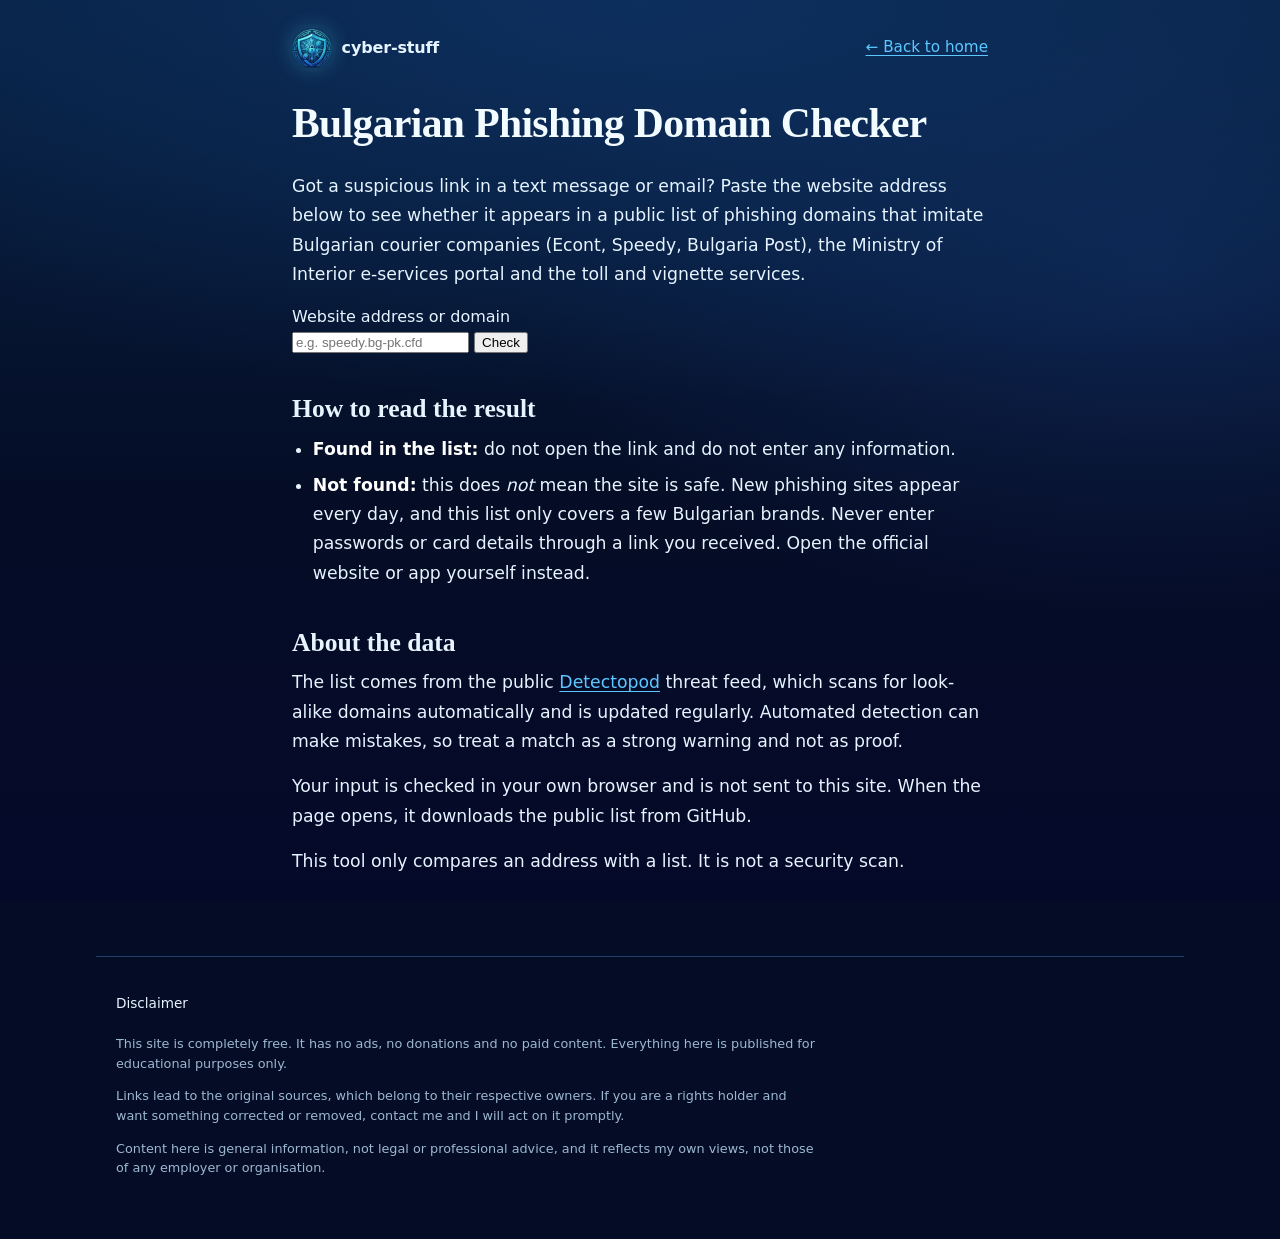
==== phishing-checker.html @ 55e04730 "Add files via upload" ====
<!DOCTYPE html>
<html lang="en">
<head>
<meta charset="utf-8">
<meta name="viewport" content="width=device-width, initial-scale=1">
<title>Bulgarian Phishing Domain Checker | cyber-stuff</title>
<meta name="description" content="Check whether a website address appears in a public list of phishing domains impersonating Bulgarian couriers, government e-services and toll services.">
<link rel="canonical" href="https://cyber-stuff.online/phishing-checker.html">
<link rel="icon" type="image/png" href="favicon.png">
<link rel="stylesheet" href="style.css">
</head>
<body>

<header class="post-head">
  <a class="brand-link" href="index.html">
    <img class="logo-sm" src="logo-mark.png" alt="" width="40" height="40">
    <span>cyber-stuff</span>
  </a>
  <a class="back" href="index.html">&larr; Back to home</a>
</header>

<main class="post checker">
  <h1>Bulgarian Phishing Domain Checker</h1>
  <p>Got a suspicious link in a text message or email? Paste the website address below to see whether it appears in a public list of phishing domains that imitate Bulgarian courier companies (Econt, Speedy, Bulgaria Post), the Ministry of Interior e-services portal and the toll and vignette services.</p>

  <form id="check-form" class="check-form" novalidate>
    <label for="check-input">Website address or domain</label>
    <div class="check-row">
      <input type="text" id="check-input" name="domain" placeholder="e.g. speedy.bg-pk.cfd" autocomplete="off" autocapitalize="off" spellcheck="false">
      <button type="submit">Check</button>
    </div>
  </form>

  <div id="check-result" class="check-result" aria-live="polite"></div>

  <h2>How to read the result</h2>
  <ul>
    <li><strong>Found in the list:</strong> do not open the link and do not enter any information.</li>
    <li><strong>Not found:</strong> this does <em>not</em> mean the site is safe. New phishing sites appear every day, and this list only covers a few Bulgarian brands. Never enter passwords or card details through a link you received. Open the official website or app yourself instead.</li>
  </ul>

  <h2>About the data</h2>
  <p>The list comes from the public <a href="https://github.com/georgi-i/detectopod" rel="noopener noreferrer" target="_blank">Detectopod</a> threat feed, which scans for look-alike domains automatically and is updated regularly. Automated detection can make mistakes, so treat a match as a strong warning and not as proof.</p>
  <p>Your input is checked in your own browser and is not sent to this site. When the page opens, it downloads the public list from GitHub.</p>
  <p>This tool only compares an address with a list. It is not a security scan.</p>
</main>

<footer id="disclaimer">
  <h2>Disclaimer</h2>
  <p>This site is completely free. It has no ads, no donations and no paid content. Everything here is published for educational purposes only.</p>
  <p>Links lead to the original sources, which belong to their respective owners. If you are a rights holder and want something corrected or removed, contact me and I will act on it promptly.</p>
  <p>Content here is general information, not legal or professional advice, and it reflects my own views, not those of any employer or organisation.</p>
</footer>

<script>
(function () {
  var FEED_URL = 'https://raw.githubusercontent.com/georgi-i/detectopod/main/feed/phishing_feed.json';

  var form = document.getElementById('check-form');
  var input = document.getElementById('check-input');
  var out = document.getElementById('check-result');
  var index = null;       // domain -> feed entry
  var loading = null;     // promise while the list is downloading

  function el(tag, cls, text) {
    var e = document.createElement(tag);
    if (cls) e.className = cls;
    if (text != null) e.textContent = text;
    return e;
  }

  function norm(d) {
    return String(d || '').trim().toLowerCase().replace(/\.$/, '').replace(/^www\./, '');
  }

  // Turn whatever the visitor pasted (a full link, an email address, a bare domain) into a hostname
  function hostFrom(raw) {
    var s = String(raw || '').trim();
    if (!s) return '';
    s = s.replace(/^[a-z][a-z0-9+.\-]*:\/\//i, '');   // protocol
    s = s.split(/[\/?#]/)[0];                          // path, query, fragment
    s = s.replace(/^.*@/, '');                         // user@ part
    s = s.replace(/:\d+$/, '');                        // port
    try { s = new URL('http://' + s).hostname; } catch (e) { return ''; }
    s = norm(s);
    return /^[a-z0-9-]+(\.[a-z0-9-]+)+$/.test(s) ? s : '';
  }

  function loadFeed() {
    if (index) return Promise.resolve(index);
    if (loading) return loading;
    loading = fetch(FEED_URL, { cache: 'no-cache' })
      .then(function (r) { if (!r.ok) throw new Error('HTTP ' + r.status); return r.json(); })
      .then(function (data) {
        if (!Array.isArray(data)) data = (data && data.domains) || [];
        var map = {};
        data.forEach(function (item) {
          var d = norm(typeof item === 'string' ? item : item && item.domain);
          if (d) map[d] = (typeof item === 'string') ? { domain: d } : item;
        });
        index = map;
        return index;
      })
      .catch(function (e) { loading = null; throw e; });
    return loading;
  }

  function lookup(host) {
    var parts = host.split('.');
    for (var i = 0; i <= parts.length - 2; i++) {
      var cand = parts.slice(i).join('.');
      if (index[cand]) return { type: i === 0 ? 'exact' : 'parent', entry: index[cand], matched: cand };
    }
    var kids = Object.keys(index).filter(function (d) { return d.length > host.length && d.slice(-(host.length + 1)) === '.' + host; });
    if (kids.length) return { type: 'children', kids: kids.slice(0, 5), total: kids.length };
    return null;
  }

  function dateOnly(s) {
    var d = new Date(s);
    return isNaN(d) ? '' : d.toISOString().slice(0, 10);
  }

  function details(entry) {
    var dl = el('dl', 'check-details');
    function row(k, v) { if (v === '' || v == null) return; dl.appendChild(el('dt', null, k)); dl.appendChild(el('dd', null, v)); }
    row('Domain', entry.domain);
    if (entry.score != null) row('Risk score', entry.score + ' / 100');
    row('First detected', entry.detected_at ? dateOnly(entry.detected_at) : '');
    row('Keywords', Array.isArray(entry.keywords) ? entry.keywords.join(', ') : '');
    var a = entry.llm_analysis;
    if (a) {
      row('Automated review', [a.decision, a.threat_level, a.confidence != null ? a.confidence + '% confidence' : ''].filter(Boolean).join(' · '));
    }
    return dl;
  }

  function show(kind, title, lines, extra) {
    out.textContent = '';
    var box = el('div', 'check-box ' + kind);
    box.appendChild(el('h3', null, title));
    lines.forEach(function (l) { box.appendChild(el('p', null, l)); });
    if (extra) box.appendChild(extra);
    out.appendChild(box);
  }

  function check(raw) {
    var host = hostFrom(raw);
    if (!host) {
      show('info', 'Enter a valid address', ['Type or paste a website address such as example.com or https://example.com/page.']);
      return;
    }
    show('info', 'Checking ' + host + '…', []);
    loadFeed().then(function () {
      var hit = lookup(host);
      var total = Object.keys(index).length;
      if (hit && hit.type === 'exact') {
        show('bad', 'Found in the phishing list', [
          host + ' is listed as a phishing domain. Do not open it and do not enter any information.',
          'If you already entered a password or card details, change that password right away and contact your bank.'
        ], details(hit.entry));
      } else if (hit && hit.type === 'parent') {
        show('bad', 'Its parent domain is in the phishing list', [
          host + ' belongs to ' + hit.matched + ', which is listed as a phishing domain. Do not open it.'
        ], details(hit.entry));
      } else if (hit && hit.type === 'children') {
        show('warn', 'Not listed, but related addresses are', [
          host + ' is not in the list, but ' + hit.total + ' address' + (hit.total === 1 ? '' : 'es') + ' under it ' + (hit.total === 1 ? 'is' : 'are') + ': ' + hit.kids.join(', ') + '.',
          'Be careful with this domain.'
        ]);
      } else {
        show('ok', 'Not found in this list', [
          host + ' is not in the list of ' + total + ' known phishing domains.',
          'That does not mean it is safe. Check the address carefully and use the official website or app instead of a link you received.'
        ]);
      }
    }).catch(function () {
      show('info', 'Could not load the list', ['The list could not be downloaded from GitHub. Check your connection and try again in a moment.']);
    });
  }

  form.addEventListener('submit', function (e) { e.preventDefault(); check(input.value); });

  // Optional: phishing-checker.html?d=example.com checks straight away
  var q = new URLSearchParams(location.search).get('d');
  if (q) { input.value = q; check(q); } else { loadFeed().catch(function () {}); }
})();
</script>
<script data-goatcounter="https://cyberstuff.goatcounter.com/count" async src="//gc.zgo.at/count.js"></script>
</body>
</html>
---- style.css ----
:root {
  --paper: #050d26;
  --card: #0b1d3d;
  --ink: #e6f4ff;
  --slate: #9db7d1;
  --line: #1f3d68;
  --amber: #4fd8f0;   /* bright cyan accent: tag strips, focus rings, highlights */
  --teal: #5cc8ff;    /* links and scrollbars */
  --serif: Charter, "Iowan Old Style", "Palatino Linotype", Georgia, serif;
  --sans: system-ui, -apple-system, "Segoe UI", Roboto, sans-serif;
}

* { box-sizing: border-box; }
html {
  scroll-padding-top: 1rem;
  background: var(--paper);
}
body {
  margin: 0;
  min-height: 100vh;
  color: var(--ink);
  font-family: var(--sans);
  line-height: 1.55;
  background:
    radial-gradient(ellipse 80% 45% at 50% 0%, #0d2f5e 0%, rgba(13,47,94,0) 100%),
    radial-gradient(ellipse 50% 40% at 90% 30%, rgba(47,111,224,.18) 0%, rgba(47,111,224,0) 100%),
    linear-gradient(180deg, #072142 0%, #050d26 55%, #040929 100%);
  background-repeat: no-repeat;
  background-attachment: fixed;
}
a { color: var(--teal); text-underline-offset: 3px; }
a:focus-visible { outline: 3px solid var(--amber); outline-offset: 2px; }

/* Masthead with logo */
.masthead {
  max-width: 68rem;
  margin: 0 auto;
  padding: 2.75rem 1.25rem 1.5rem;
  border-bottom: 1px solid var(--line);
}
.brand { display: flex; align-items: center; gap: 1.1rem; margin-bottom: .6rem; }
.masthead h1 {
  font-family: var(--sans);
  font-weight: 700;
  font-size: clamp(2.2rem, 6vw, 3.6rem);
  line-height: 1.05;
  margin: 0;
  letter-spacing: -0.025em;
  color: #f2fbff;
  text-shadow: 0 0 22px rgba(79,216,240,.45);
}
.logo {
  width: clamp(3.5rem, 9vw, 5.5rem);
  height: auto;
  flex: none;
  filter: drop-shadow(0 0 16px rgba(79,216,240,.35));
}
.masthead p { margin: 0 0 1.25rem; color: var(--slate); max-width: 40rem; }
.masthead nav { display: flex; gap: 1.5rem; flex-wrap: wrap; }
.masthead nav a { color: var(--ink); font-weight: 600; text-decoration-color: var(--line); }
.masthead nav a:hover { color: var(--amber); }

/* Layout: blog on top, news below */
.layout {
  max-width: 68rem;
  margin: 0 auto;
  padding: 2rem 1.25rem 1rem;
  display: grid;
  grid-template-columns: 1fr;
  gap: 3rem;
}

section h2, footer h2 {
  font-family: var(--serif);
  font-size: 1.6rem;
  margin-bottom:1.25rem;
}
.lead { margin: 0 0 1.25rem; color: var(--slate); }

/* Blog cards styled as evidence tags */
.tags { display: grid; gap: 1rem; grid-template-columns: repeat(auto-fill, minmax(15rem, 1fr)); }
.tag {
  position: relative;
  background: var(--card);
  border: 1px solid var(--line);
  border-left: 10px solid var(--amber);
  padding: 1.1rem 1.1rem 1.1rem 1.25rem;
  min-height: 10rem;
}
.tag::before {
  content: "";
  position: absolute;
  top: .8rem; right: .8rem;
  width: .8rem; height: .8rem;
  border-radius: 50%;
  border: 2px solid var(--line);
  background: var(--paper);
}
.tag .kind { font-size: .85rem; color: var(--slate); font-weight: 600; }
.tag h3 { font-family: var(--serif); font-size: 1.2rem; line-height: 1.25; margin: .5rem 0 .4rem; }
.tag h3 a { color: var(--ink); text-decoration: none; }
.tag h3 a:hover { text-decoration: underline; }
.tag p { margin: 0 0 .5rem; color: var(--slate); font-size: .95rem; }
time { font-size: .85rem; color: var(--slate); }
.tag.empty { border-left-color: var(--line); border-style: dashed; border-left-width: 10px; background: transparent; }
.tag.empty h3 { color: var(--slate); }


/* Independent scroll areas */
.scroller {
  max-height: 70vh;
  overflow-y: auto;
  padding-right: .6rem;
  scrollbar-width: thin;
  scrollbar-color: var(--teal) var(--line);
}
.scroller::-webkit-scrollbar { width: 8px; }
.scroller::-webkit-scrollbar-track { background: var(--line); border-radius: 4px; }
.scroller::-webkit-scrollbar-thumb { background: var(--teal); border-radius: 4px; }
.scroller:focus-visible { outline: 3px solid var(--amber); outline-offset: 4px; }

/* Footer disclaimer: small, regular weight */
footer {
  max-width: 68rem;
  margin: 2rem auto 0;
  padding: 1.5rem 1.25rem 3rem;
  border-top: 1px solid var(--line);
}
footer h2 { font-family: var(--sans); font-size: .85rem; font-weight: 400; }
footer p { max-width: 44rem; color: var(--slate); font-size: .8rem; font-weight: 400; }

/* Search (right side of the nav row) */
.navrow { display: flex; align-items: center; gap: 1.5rem; flex-wrap: wrap; }
.search { position: relative; width: 15rem; max-width: 100%; order: 2; margin-left: auto; }
.search input {
  width: 100%;
  font: inherit;
  padding: .45rem .75rem;
  color: var(--ink);
  background: var(--card);
  border: 1px solid var(--line);
  border-radius: 4px;
}
.search input::placeholder { color: var(--slate); }
.search input:focus-visible { outline: 3px solid var(--amber); outline-offset: 1px; }
#search-results {
  position: absolute;
  top: calc(100% + 4px);
  left: 0;
  right: 0;
  z-index: 10;
  margin: 0;
  padding: .25rem;
  list-style: none;
  background: var(--card);
  border: 1px solid var(--teal);
  border-radius: 4px;
  max-height: 18rem;
  overflow-y: auto;
}
#search-results[hidden] { display: none; }
#search-results button {
  display: block;
  width: 100%;
  text-align: left;
  font: inherit;
  font-size: .95rem;
  padding: .5rem .6rem;
  color: var(--ink);
  background: none;
  border: 0;
  border-radius: 3px;
  cursor: pointer;
}
#search-results button:hover,
#search-results button:focus-visible { background: #12315c; outline: none; }
#search-results .rtype { color: var(--teal); font-size: .8rem; margin-right: .35rem; }
#search-results .none { padding: .5rem .6rem; color: var(--slate); font-size: .95rem; }
.hit { outline: 3px solid var(--amber); outline-offset: 3px; }

/* Photo cards on the home page */
.tag.photo {
  display: flex;
  flex-direction: column;
  justify-content: space-between;
  min-height: 15rem;
  background-color: var(--card);
  background-size: cover;
  background-position: center;
  isolation: isolate;
  overflow: hidden;
}
.tag.photo::before { display: none; }
.tag.photo::after {
  content: "";
  position: absolute;
  inset: 0;
  z-index: -1;
  background: linear-gradient(to top, rgba(3,9,28,.93) 0%, rgba(3,9,28,.55) 45%, rgba(3,9,28,.12) 100%);
}
.tag.photo .kind {
  align-self: flex-start;
  margin: 0;
  padding: .15rem .55rem;
  color: #c9efff;
  background: rgba(3,9,28,.6);
  border-radius: 3px;
}
.tag.photo h3 { margin: 2.5rem 0 0; font-size: 1.1rem; color: #fff; text-shadow: 0 1px 8px rgba(0,0,0,.7); }
.tag.photo h3 a { color: #fff; }
.tag.photo h3 a::after { content: ""; position: absolute; inset: 0; z-index: 1; }
.tag.photo:hover h3 a { text-decoration: underline; }

/* Blog post pages */
.post-head {
  max-width: 46rem;
  margin: 0 auto;
  padding: 1.75rem 1.25rem .5rem;
  display: flex;
  align-items: center;
  justify-content: space-between;
  gap: 1rem;
  flex-wrap: wrap;
}
.brand-link { display: inline-flex; align-items: center; gap: .6rem; color: var(--ink); font-weight: 700; text-decoration: none; letter-spacing: -0.01em; }
.logo-sm { width: 2.5rem; height: auto; filter: drop-shadow(0 0 10px rgba(79,216,240,.35)); }
.post-head .back { font-size: .95rem; }
.post { max-width: 46rem; margin: 0 auto; padding: 1.5rem 1.25rem 2rem; }
.post .meta { margin: 0 0 .4rem; color: var(--slate); font-size: .9rem; }
.post h1 { font-family: var(--serif); font-size: clamp(1.8rem, 4.5vw, 2.6rem); line-height: 1.15; margin: 0 0 1.5rem; letter-spacing: -0.015em; color: #f2fbff; }
.post h2 { font-family: var(--serif); font-size: 1.6rem; line-height: 1.25; margin: 2.4rem 0 .6rem; }
.post h3 { font-family: var(--serif); font-size: 1.25rem; margin: 1.8rem 0 .4rem; color: var(--amber); }
.post p, .post li { font-size: 1.08rem; line-height: 1.7; }
.post p { margin: 0 0 1rem; }
.post ul { padding-left: 1.3rem; margin: 0 0 1rem; }
.post li { margin-bottom: .4rem; }
.post strong { color: #fff; }
.post figure { margin: 2rem 0; }
.post img { display: block; max-width: 100%; height: auto; border-radius: 4px; border: 1px solid var(--line); background: #fff; }

/* Wide comparison table inside a blog post */
.table-wrap {
  width: min(68rem, calc(100vw - 2.5rem));
  margin: 1.5rem 0 2rem;
  position: relative;
  left: 50%;
  transform: translateX(-50%);
  overflow-x: auto;
  border: 1px solid var(--line);
  border-radius: 4px;
  scrollbar-width: thin;
  scrollbar-color: var(--teal) var(--line);
}
.table-wrap:focus-visible { outline: 3px solid var(--amber); outline-offset: 3px; }
table.compare { border-collapse: collapse; width: 100%; min-width: 60rem; font-size: .9rem; }
table.compare th, table.compare td {
  padding: .75rem .8rem;
  text-align: left;
  vertical-align: top;
  border-bottom: 1px solid var(--line);
  line-height: 1.45;
}
table.compare thead th { background: var(--card); color: var(--amber); font-size: .85rem; white-space: nowrap; }
table.compare tbody th { color: #fff; font-weight: 700; white-space: nowrap; }
table.compare tbody tr:nth-child(even) { background: rgba(11,29,61,.55); }
table.compare tbody tr:last-child th, table.compare tbody tr:last-child td { border-bottom: 0; }
table.compare ul { margin: 0; padding-left: 1.1rem; }
.post table.compare li { font-size: inherit; line-height: 1.45; margin-bottom: .3rem; }

/* ===== Responsive layout: desktop, tablet, mobile ===== */

/* Prevent any sideways page scroll (the wide table scrolls inside its own box) */
body { overflow-x: hidden; }
img { max-width: 100%; }

/* Very large screens: scale everything up slightly */
@media (min-width: 1400px) {
  html { font-size: 106.25%; }
}

/* Tablet (up to 900px) */
@media (max-width: 900px) {
  .masthead { padding: 2rem 1.25rem 1.25rem; }
  .layout { padding-top: 1.5rem; gap: 2.25rem; }
  .tags { grid-template-columns: repeat(2, minmax(0, 1fr)); }
  .scroller { max-height: 65vh; }
  .post-head, .post { max-width: 40rem; }
}

/* Mobile (up to 600px) */
@media (max-width: 600px) {
  .masthead { padding: 1.5rem 1rem 1rem; }
  .masthead h1 { font-size: 2rem; }
  .brand { gap: .75rem; }
  .logo { width: 3.25rem; }

  /* Navigation: links first, search below at full width */
  .navrow { gap: .9rem; }
  .masthead nav { gap: 1.1rem; }
  .masthead nav a { padding: .35rem 0; }
  .search { order: 2; width: 100%; margin-left: 0; }
  .search input { font-size: 16px; padding: .6rem .8rem; } /* 16px stops iPhone auto-zoom */
  #search-results button { padding: .75rem .6rem; }          /* bigger touch targets */

  /* Layout */
  .layout { padding: 1.25rem 1rem .5rem; gap: 2rem; }
  section h2 { font-size: 1.4rem; }
  .tags { grid-template-columns: 1fr; }
  .tag.photo { min-height: 12.5rem; }
  .scroller { max-height: 60vh; padding-right: .4rem; }

  /* Blog post pages */
  .post-head { padding: 1.25rem 1rem .25rem; }
  .post { padding: 1rem 1rem 1.5rem; }
  .post h1 { font-size: 1.7rem; }
  .post h2 { font-size: 1.35rem; margin-top: 2rem; }
  .post p, .post li { font-size: 1.02rem; line-height: 1.65; }
  .table-wrap { margin: 1.25rem 0 1.5rem; }

  /* Footer */
  footer { padding: 1.25rem 1rem 2.5rem; }
}

/* Reliable news sources */
.sources {
  list-style: none;
  margin: 0;
  padding: 0 .6rem 0 0;
  display: grid;
  gap: 1rem;
  grid-template-columns: repeat(auto-fill, minmax(min(17rem, 100%), 1fr));
}
.source {
  position: relative;
  background: var(--card);
  border: 1px solid var(--line);
  border-radius: 4px;
  padding: 1rem 1.1rem;
}
.source:hover { border-color: var(--teal); }
.source:focus-within { outline: 3px solid var(--amber); outline-offset: 2px; }
.source .stype {
  display: inline-block;
  font-size: .8rem;
  font-weight: 600;
  color: var(--amber);
  margin-bottom: .4rem;
}
.source h3 { font-family: var(--serif); font-size: 1.15rem; line-height: 1.25; margin: 0 0 .4rem; }
.source h3 a { color: var(--ink); text-decoration: none; }
.source h3 a:focus-visible { outline: none; }
.source h3 a::after { content: ""; position: absolute; inset: 0; }   /* whole card is clickable */
.source p { margin: 0 0 .5rem; color: var(--slate); font-size: .95rem; }
.source .host { margin: 0; font-size: .85rem; color: var(--teal); }
.source.empty { border-style: dashed; background: transparent; }
.source.empty h3 { color: var(--slate); }
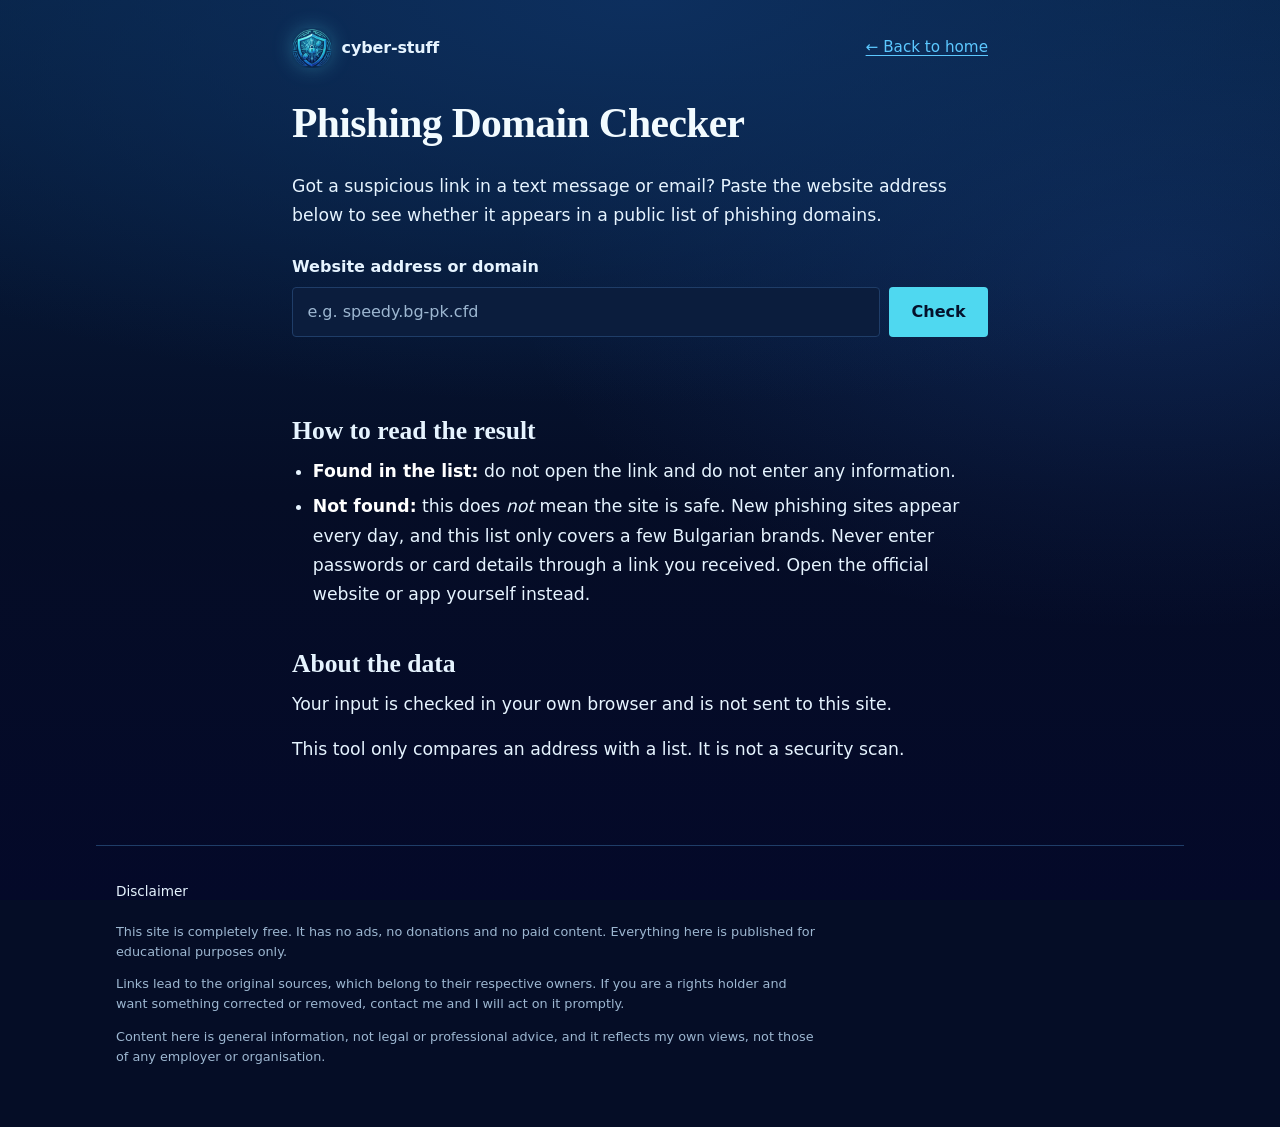
==== commit ca88c630: "Revise title and description in phishing checker Updated the title and description of the phishing c" ====
--- a/phishing-checker.html
+++ b/phishing-checker.html
@@ -20,8 +20,8 @@
 </header>
 
 <main class="post checker">
-  <h1>Bulgarian Phishing Domain Checker</h1>
-  <p>Got a suspicious link in a text message or email? Paste the website address below to see whether it appears in a public list of phishing domains that imitate Bulgarian courier companies (Econt, Speedy, Bulgaria Post), the Ministry of Interior e-services portal and the toll and vignette services.</p>
+  <h1>Phishing Domain Checker</h1>
+  <p>Got a suspicious link in a text message or email? Paste the website address below to see whether it appears in a public list of phishing domains.</p>
 
   <form id="check-form" class="check-form" novalidate>
     <label for="check-input">Website address or domain</label>
@@ -40,8 +40,7 @@
   </ul>
 
   <h2>About the data</h2>
-  <p>The list comes from the public <a href="https://github.com/georgi-i/detectopod" rel="noopener noreferrer" target="_blank">Detectopod</a> threat feed, which scans for look-alike domains automatically and is updated regularly. Automated detection can make mistakes, so treat a match as a strong warning and not as proof.</p>
-  <p>Your input is checked in your own browser and is not sent to this site. When the page opens, it downloads the public list from GitHub.</p>
+  <p>Your input is checked in your own browser and is not sent to this site.</p>
   <p>This tool only compares an address with a list. It is not a security scan.</p>
 </main>
 
--- a/style.css
+++ b/style.css
@@ -355,3 +355,41 @@
 .source.empty { border-style: dashed; background: transparent; }
 .source.empty h3 { color: var(--slate); }
 
+/* Phishing domain checker */
+.check-form label { display: block; margin: 1.5rem 0 .5rem; font-weight: 600; }
+.check-row { display: flex; gap: .6rem; flex-wrap: wrap; }
+.check-row input {
+  flex: 1 1 14rem;
+  min-width: 0;
+  font: inherit;
+  font-size: 1rem;
+  padding: .7rem .9rem;
+  color: var(--ink);
+  background: var(--card);
+  border: 1px solid var(--line);
+  border-radius: 4px;
+}
+.check-row input::placeholder { color: var(--slate); }
+.check-row input:focus-visible, .check-row button:focus-visible { outline: 3px solid var(--amber); outline-offset: 2px; }
+.check-row button {
+  font: inherit;
+  font-weight: 700;
+  padding: .7rem 1.4rem;
+  color: #04112b;
+  background: var(--amber);
+  border: 0;
+  border-radius: 4px;
+  cursor: pointer;
+}
+.check-result { margin: 1.5rem 0 2rem; min-height: 1rem; }
+.check-box { padding: 1rem 1.2rem; border: 1px solid var(--line); border-left-width: 8px; border-radius: 4px; background: var(--card); }
+.check-box h3 { margin: 0 0 .5rem; font-family: var(--serif); font-size: 1.25rem; color: #fff; }
+.check-box p { margin: 0 0 .5rem; font-size: 1rem; }
+.check-box.bad  { border-left-color: #ff6b6b; background: rgba(255, 90, 90, .10); }
+.check-box.warn { border-left-color: #f5b942; background: rgba(245, 185, 66, .10); }
+.check-box.ok   { border-left-color: var(--teal); }
+.check-box.info { border-left-color: var(--line); }
+.check-details { display: grid; grid-template-columns: max-content 1fr; gap: .25rem 1rem; margin: .8rem 0 0; font-size: .95rem; }
+.check-details dt { color: var(--slate); }
+.check-details dd { margin: 0; overflow-wrap: anywhere; }
+
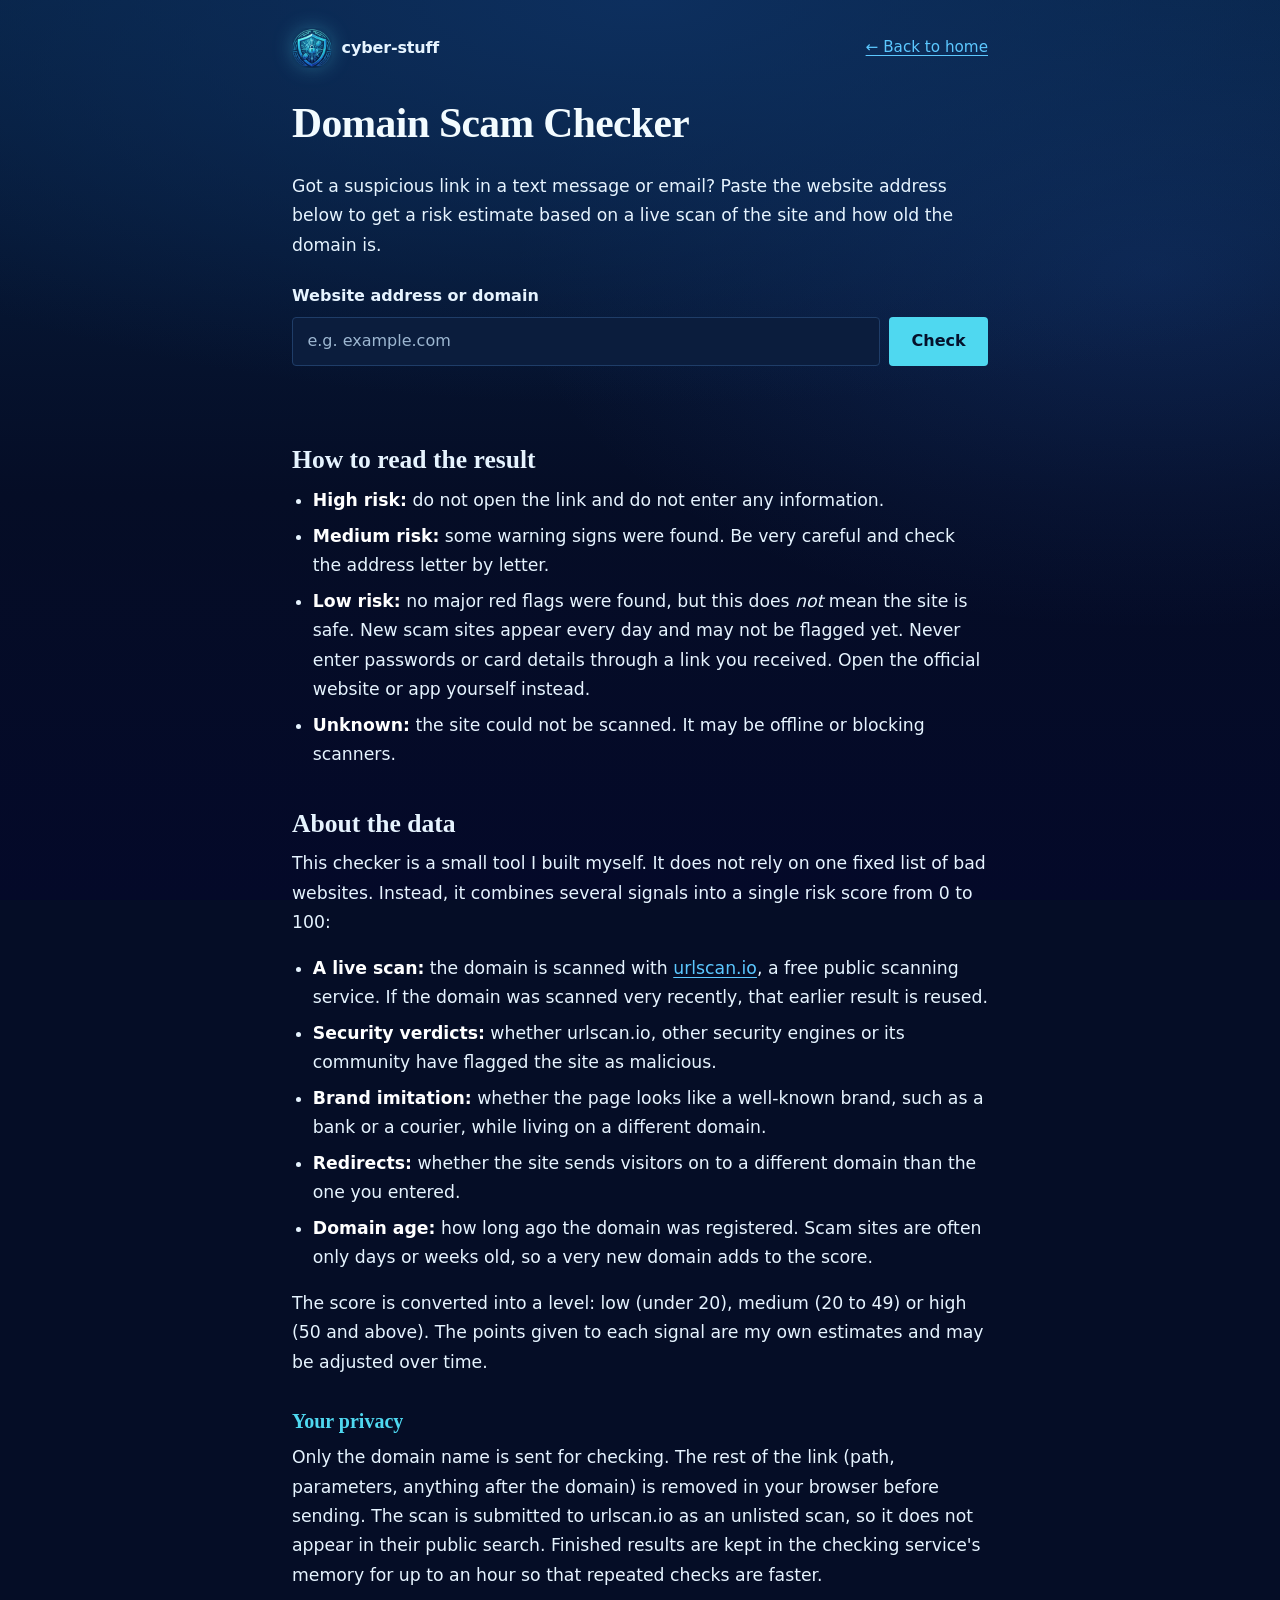
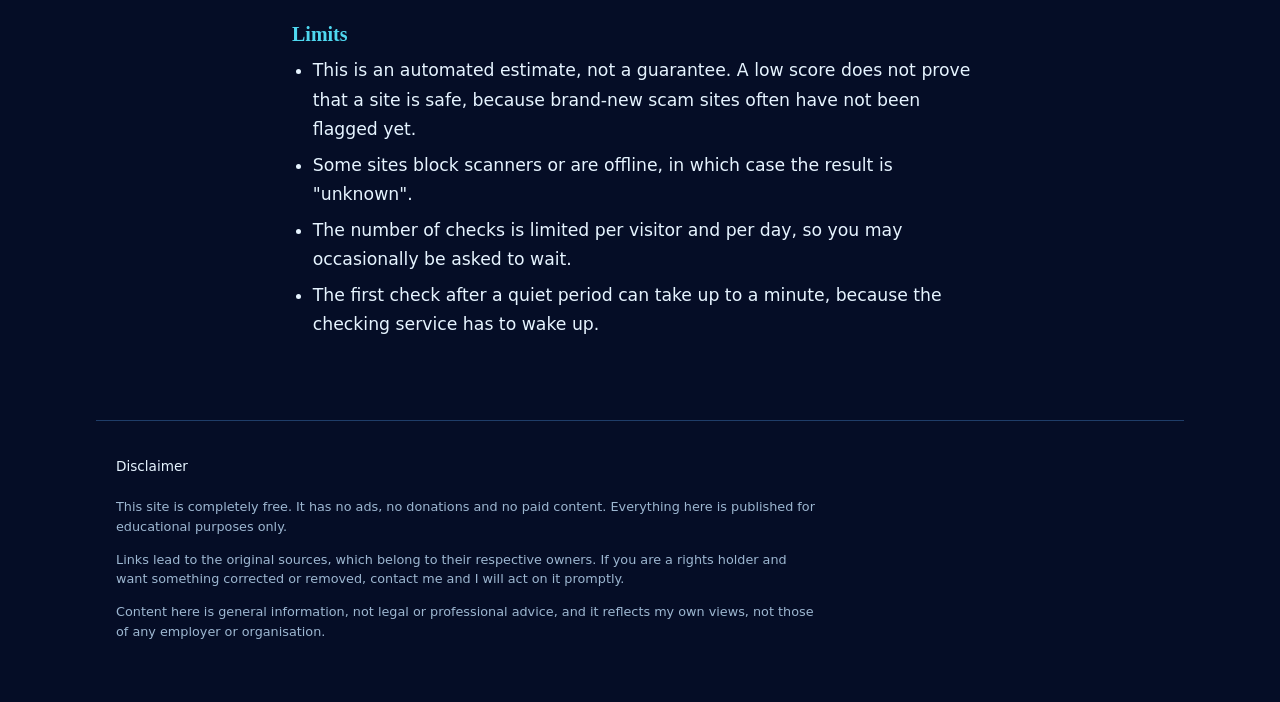
==== commit 8185b159: "Add files via upload" ====
--- a/phishing-checker.html
+++ b/phishing-checker.html
@@ -3,8 +3,8 @@
 <head>
 <meta charset="utf-8">
 <meta name="viewport" content="width=device-width, initial-scale=1">
-<title>Bulgarian Phishing Domain Checker | cyber-stuff</title>
-<meta name="description" content="Check whether a website address appears in a public list of phishing domains impersonating Bulgarian couriers, government e-services and toll services.">
+<title>Domain Scam Checker | cyber-stuff</title>
+<meta name="description" content="Check whether a website address shows signs of being a scam or phishing site, using a live scan and the age of the domain.">
 <link rel="canonical" href="https://cyber-stuff.online/phishing-checker.html">
 <link rel="icon" type="image/png" href="favicon.png">
 <link rel="stylesheet" href="style.css">
@@ -20,14 +20,14 @@
 </header>
 
 <main class="post checker">
-  <h1>Phishing Domain Checker</h1>
-  <p>Got a suspicious link in a text message or email? Paste the website address below to see whether it appears in a public list of phishing domains.</p>
+  <h1>Domain Scam Checker</h1>
+  <p>Got a suspicious link in a text message or email? Paste the website address below to get a risk estimate based on a live scan of the site and how old the domain is.</p>
 
   <form id="check-form" class="check-form" novalidate>
     <label for="check-input">Website address or domain</label>
     <div class="check-row">
-      <input type="text" id="check-input" name="domain" placeholder="e.g. speedy.bg-pk.cfd" autocomplete="off" autocapitalize="off" spellcheck="false">
-      <button type="submit">Check</button>
+      <input type="text" id="check-input" name="domain" placeholder="e.g. example.com" autocomplete="off" autocapitalize="off" spellcheck="false">
+      <button type="submit" id="check-btn">Check</button>
     </div>
   </form>
 
@@ -35,13 +35,33 @@
 
   <h2>How to read the result</h2>
   <ul>
-    <li><strong>Found in the list:</strong> do not open the link and do not enter any information.</li>
-    <li><strong>Not found:</strong> this does <em>not</em> mean the site is safe. New phishing sites appear every day, and this list only covers a few Bulgarian brands. Never enter passwords or card details through a link you received. Open the official website or app yourself instead.</li>
+    <li><strong>High risk:</strong> do not open the link and do not enter any information.</li>
+    <li><strong>Medium risk:</strong> some warning signs were found. Be very careful and check the address letter by letter.</li>
+    <li><strong>Low risk:</strong> no major red flags were found, but this does <em>not</em> mean the site is safe. New scam sites appear every day and may not be flagged yet. Never enter passwords or card details through a link you received. Open the official website or app yourself instead.</li>
+    <li><strong>Unknown:</strong> the site could not be scanned. It may be offline or blocking scanners.</li>
   </ul>
 
   <h2>About the data</h2>
-  <p>Your input is checked in your own browser and is not sent to this site.</p>
-  <p>This tool only compares an address with a list. It is not a security scan.</p>
+  <p>This checker is a small tool I built myself. It does not rely on one fixed list of bad websites. Instead, it combines several signals into a single risk score from 0 to 100:</p>
+  <ul>
+    <li><strong>A live scan:</strong> the domain is scanned with <a href="https://urlscan.io" target="_blank" rel="noopener noreferrer">urlscan.io</a>, a free public scanning service. If the domain was scanned very recently, that earlier result is reused.</li>
+    <li><strong>Security verdicts:</strong> whether urlscan.io, other security engines or its community have flagged the site as malicious.</li>
+    <li><strong>Brand imitation:</strong> whether the page looks like a well-known brand, such as a bank or a courier, while living on a different domain.</li>
+    <li><strong>Redirects:</strong> whether the site sends visitors on to a different domain than the one you entered.</li>
+    <li><strong>Domain age:</strong> how long ago the domain was registered. Scam sites are often only days or weeks old, so a very new domain adds to the score.</li>
+  </ul>
+  <p>The score is converted into a level: low (under 20), medium (20 to 49) or high (50 and above). The points given to each signal are my own estimates and may be adjusted over time.</p>
+
+  <h3>Your privacy</h3>
+  <p>Only the domain name is sent for checking. The rest of the link (path, parameters, anything after the domain) is removed in your browser before sending. The scan is submitted to urlscan.io as an unlisted scan, so it does not appear in their public search. Finished results are kept in the checking service's memory for up to an hour so that repeated checks are faster.</p>
+
+  <h3>Limits</h3>
+  <ul>
+    <li>This is an automated estimate, not a guarantee. A low score does not prove that a site is safe, because brand-new scam sites often have not been flagged yet.</li>
+    <li>Some sites block scanners or are offline, in which case the result is "unknown".</li>
+    <li>The number of checks is limited per visitor and per day, so you may occasionally be asked to wait.</li>
+    <li>The first check after a quiet period can take up to a minute, because the checking service has to wake up.</li>
+  </ul>
 </main>
 
 <footer id="disclaimer">
@@ -53,13 +73,13 @@
 
 <script>
 (function () {
-  var FEED_URL = 'https://raw.githubusercontent.com/georgi-i/detectopod/main/feed/phishing_feed.json';
+  // Address of your checking service on Render (keep the /check at the end)
+  var API_URL = 'https://YOUR-APP.onrender.com/check';
 
   var form = document.getElementById('check-form');
   var input = document.getElementById('check-input');
+  var btn = document.getElementById('check-btn');
   var out = document.getElementById('check-result');
-  var index = null;       // domain -> feed entry
-  var loading = null;     // promise while the list is downloading
 
   function el(tag, cls, text) {
     var e = document.createElement(tag);
@@ -85,55 +105,6 @@
     return /^[a-z0-9-]+(\.[a-z0-9-]+)+$/.test(s) ? s : '';
   }
 
-  function loadFeed() {
-    if (index) return Promise.resolve(index);
-    if (loading) return loading;
-    loading = fetch(FEED_URL, { cache: 'no-cache' })
-      .then(function (r) { if (!r.ok) throw new Error('HTTP ' + r.status); return r.json(); })
-      .then(function (data) {
-        if (!Array.isArray(data)) data = (data && data.domains) || [];
-        var map = {};
-        data.forEach(function (item) {
-          var d = norm(typeof item === 'string' ? item : item && item.domain);
-          if (d) map[d] = (typeof item === 'string') ? { domain: d } : item;
-        });
-        index = map;
-        return index;
-      })
-      .catch(function (e) { loading = null; throw e; });
-    return loading;
-  }
-
-  function lookup(host) {
-    var parts = host.split('.');
-    for (var i = 0; i <= parts.length - 2; i++) {
-      var cand = parts.slice(i).join('.');
-      if (index[cand]) return { type: i === 0 ? 'exact' : 'parent', entry: index[cand], matched: cand };
-    }
-    var kids = Object.keys(index).filter(function (d) { return d.length > host.length && d.slice(-(host.length + 1)) === '.' + host; });
-    if (kids.length) return { type: 'children', kids: kids.slice(0, 5), total: kids.length };
-    return null;
-  }
-
-  function dateOnly(s) {
-    var d = new Date(s);
-    return isNaN(d) ? '' : d.toISOString().slice(0, 10);
-  }
-
-  function details(entry) {
-    var dl = el('dl', 'check-details');
-    function row(k, v) { if (v === '' || v == null) return; dl.appendChild(el('dt', null, k)); dl.appendChild(el('dd', null, v)); }
-    row('Domain', entry.domain);
-    if (entry.score != null) row('Risk score', entry.score + ' / 100');
-    row('First detected', entry.detected_at ? dateOnly(entry.detected_at) : '');
-    row('Keywords', Array.isArray(entry.keywords) ? entry.keywords.join(', ') : '');
-    var a = entry.llm_analysis;
-    if (a) {
-      row('Automated review', [a.decision, a.threat_level, a.confidence != null ? a.confidence + '% confidence' : ''].filter(Boolean).join(' · '));
-    }
-    return dl;
-  }
-
   function show(kind, title, lines, extra) {
     out.textContent = '';
     var box = el('div', 'check-box ' + kind);
@@ -143,46 +114,81 @@
     out.appendChild(box);
   }
 
+  var KIND = { low: 'ok', medium: 'warn', high: 'bad', unknown: 'info' };
+  var TITLE = {
+    low: 'No major red flags found',
+    medium: 'Some warning signs',
+    high: 'High risk: likely a scam',
+    unknown: 'Could not assess this domain'
+  };
+  var TAG = { high: 'Red flag: ', medium: 'Warning: ', good: 'Good sign: ', info: 'Note: ' };
+
+  function render(d) {
+    var wrap = el('div');
+
+    var ul = el('ul');
+    (d.reasons || []).forEach(function (r) {
+      ul.appendChild(el('li', null, (TAG[r.level] || '') + r.text));
+    });
+    wrap.appendChild(ul);
+
+    var dl = el('dl', 'check-details');
+    function row(k, v) { if (v === '' || v == null) return; dl.appendChild(el('dt', null, k)); dl.appendChild(el('dd', null, String(v))); }
+    var s = d.signals || {};
+    row('Domain', d.domain);
+    row('Risk score', d.risk_score + ' / 100');
+    if (s.domain_age_days != null) row('Domain age', s.domain_age_days + ' days');
+    row('Server country', s.country);
+    row('Certificate issuer', s.tls_issuer);
+    wrap.appendChild(dl);
+
+    if (d.report_url) {
+      var p = el('p');
+      var a = el('a', null, 'View the full urlscan.io report');
+      a.href = d.report_url; a.target = '_blank'; a.rel = 'noopener noreferrer';
+      p.appendChild(a);
+      wrap.appendChild(p);
+    }
+    wrap.appendChild(el('p', null, d.disclaimer || ''));
+
+    var level = KIND[d.risk_level] ? d.risk_level : 'unknown';
+    show(KIND[level], TITLE[level], [d.domain + ' scored ' + d.risk_score + ' out of 100.'], wrap);
+  }
+
   function check(raw) {
     var host = hostFrom(raw);
     if (!host) {
       show('info', 'Enter a valid address', ['Type or paste a website address such as example.com or https://example.com/page.']);
       return;
     }
-    show('info', 'Checking ' + host + '…', []);
-    loadFeed().then(function () {
-      var hit = lookup(host);
-      var total = Object.keys(index).length;
-      if (hit && hit.type === 'exact') {
-        show('bad', 'Found in the phishing list', [
-          host + ' is listed as a phishing domain. Do not open it and do not enter any information.',
-          'If you already entered a password or card details, change that password right away and contact your bank.'
-        ], details(hit.entry));
-      } else if (hit && hit.type === 'parent') {
-        show('bad', 'Its parent domain is in the phishing list', [
-          host + ' belongs to ' + hit.matched + ', which is listed as a phishing domain. Do not open it.'
-        ], details(hit.entry));
-      } else if (hit && hit.type === 'children') {
-        show('warn', 'Not listed, but related addresses are', [
-          host + ' is not in the list, but ' + hit.total + ' address' + (hit.total === 1 ? '' : 'es') + ' under it ' + (hit.total === 1 ? 'is' : 'are') + ': ' + hit.kids.join(', ') + '.',
-          'Be careful with this domain.'
-        ]);
-      } else {
-        show('ok', 'Not found in this list', [
-          host + ' is not in the list of ' + total + ' known phishing domains.',
-          'That does not mean it is safe. Check the address carefully and use the official website or app instead of a link you received.'
-        ]);
-      }
-    }).catch(function () {
-      show('info', 'Could not load the list', ['The list could not be downloaded from GitHub. Check your connection and try again in a moment.']);
-    });
+    show('info', 'Checking ' + host + '…', ['Scanning the site. This can take up to a minute.']);
+    btn.disabled = true;
+
+    var ctrl = new AbortController();
+    var timer = setTimeout(function () { ctrl.abort(); }, 100000);
+
+    fetch(API_URL + '?domain=' + encodeURIComponent(host), { signal: ctrl.signal })
+      .then(function (r) {
+        return r.json().catch(function () { return {}; }).then(function (data) {
+          if (!r.ok) throw new Error(typeof data.detail === 'string' ? data.detail : 'HTTP ' + r.status);
+          return data;
+        });
+      })
+      .then(render)
+      .catch(function (e) {
+        var msg = e.name === 'AbortError'
+          ? 'The check took too long. Try again in a moment.'
+          : (e.message && e.message.indexOf('HTTP') !== 0 && e.message !== 'Failed to fetch' ? e.message : 'The checking service could not be reached. Try again in a moment.');
+        show('info', 'Could not check this domain', [msg]);
+      })
+      .then(function () { clearTimeout(timer); btn.disabled = false; });
   }
 
   form.addEventListener('submit', function (e) { e.preventDefault(); check(input.value); });
 
   // Optional: phishing-checker.html?d=example.com checks straight away
   var q = new URLSearchParams(location.search).get('d');
-  if (q) { input.value = q; check(q); } else { loadFeed().catch(function () {}); }
+  if (q) { input.value = q; check(q); }
 })();
 </script>
 <script data-goatcounter="https://cyberstuff.goatcounter.com/count" async src="//gc.zgo.at/count.js"></script>
